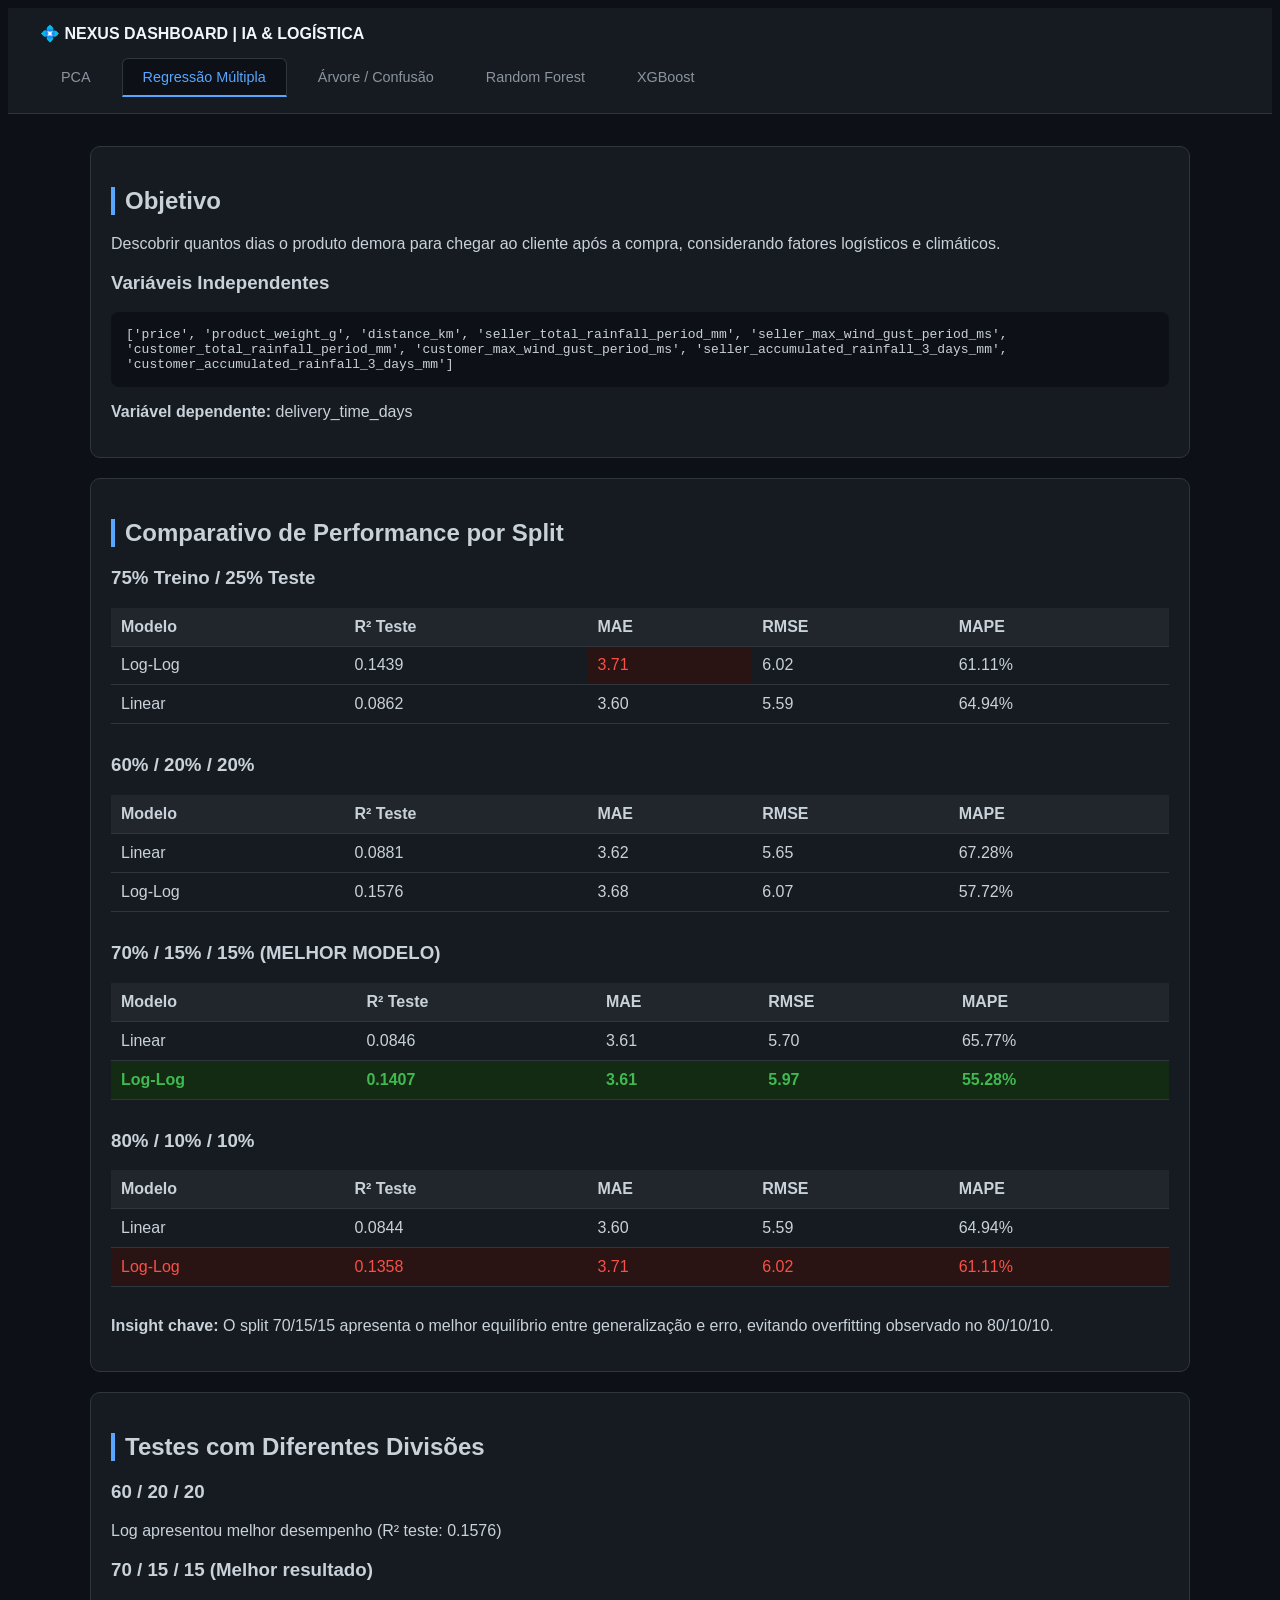
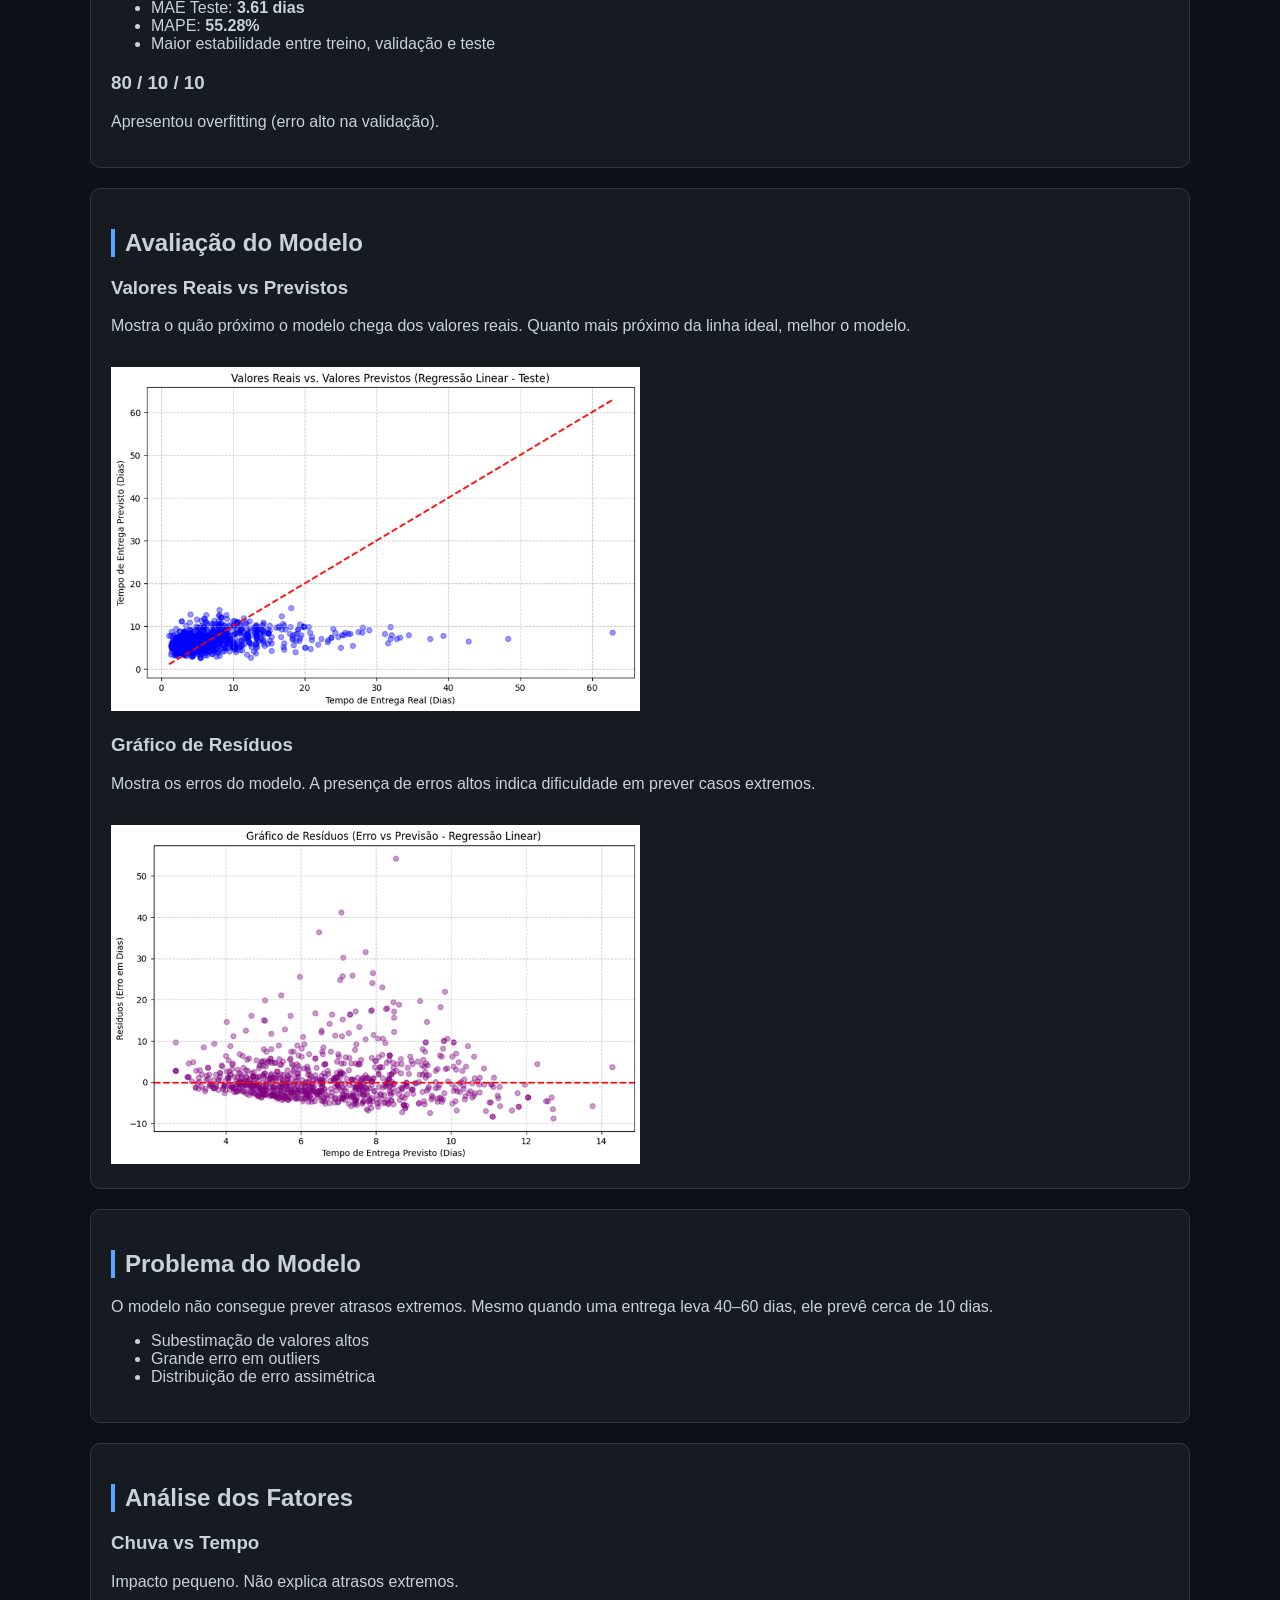
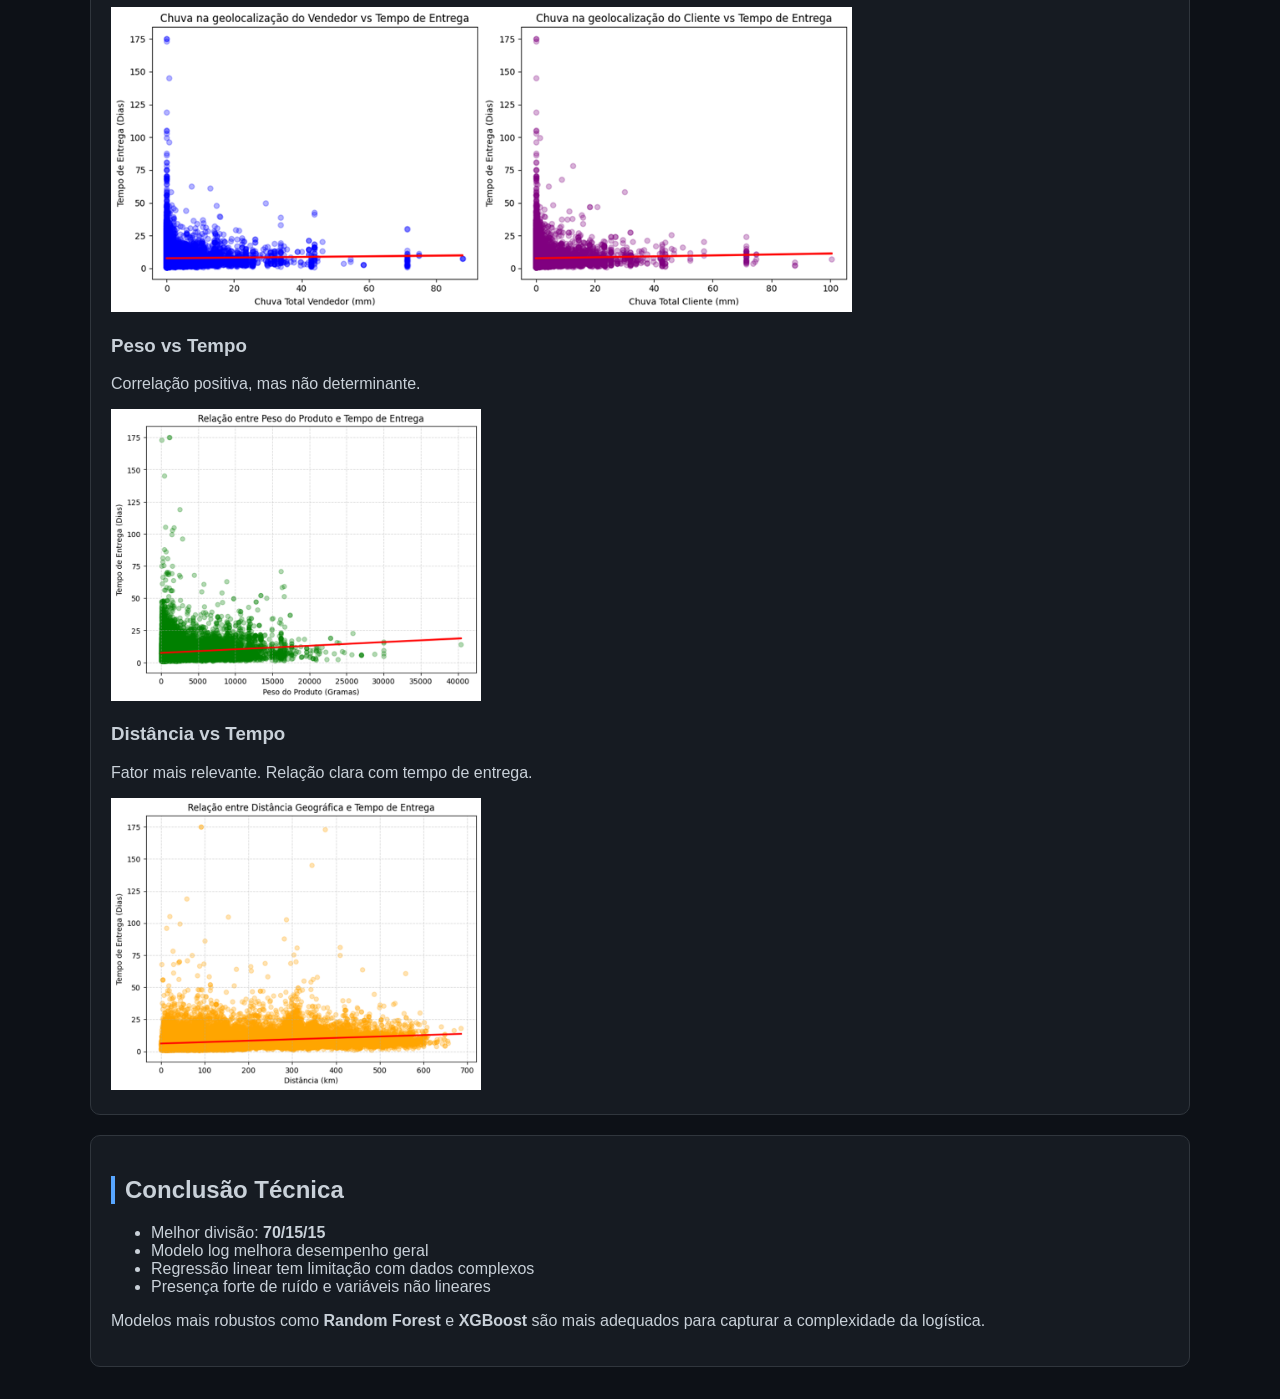
==== site-modelos/site-modelos.html @ bfc29b99 "add base do site para visualização dos modelos" ====
<!DOCTYPE html>
<html lang="pt-br">

<head>
    <meta charset="UTF-8">
    <meta name="viewport" content="width=device-width, initial-scale=1.0">
    <title>Nexus Dashboard - TCC IA</title>
    <style>
        :root {
            --bg-dark: #0d1117;
            --bg-card: #161b22;
            --border: #30363d;
            --text: #c9d1d9;
            --bright: #f0f6fc;
            --blue: #58a6ff;
            --green: #3fb950;
            --yellow: #d29922;
            --red: #f85149;
        }

        body {
            font-family: Arial;
            background: #0d1117;
            color: #c9d1d9;
        }

        .container {
            max-width: 1100px;
            margin: auto;
        }

        /* Navbar & Tabs */
        .navbar {
            background-color: var(--bg-card);
            border-bottom: 1px solid var(--border);
            padding: 1rem 2rem;
            position: sticky;
            top: 0;
            z-index: 100;
        }

        .nav-tabs {
            display: flex;
            gap: 10px;
            margin-top: 15px;
            overflow-x: auto;
        }

        .tab {
            padding: 10px 20px;
            text-decoration: none;
            color: #8b949e;
            border-radius: 6px 6px 0 0;
            font-size: 0.9rem;
            border: 1px solid transparent;
        }

        .tab.active {
            background-color: var(--bg-dark);
            color: var(--blue);
            border: 1px solid var(--border);
            border-bottom: 2px solid var(--blue);
        }

        .container {
            max-width: 1100px;
            margin: 2rem auto;
            padding: 0 1.5rem;
        }

        .card {
            background-color: var(--bg-card);
            border: 1px solid var(--border);
            border-radius: 12px;
            padding: 2rem;
            margin-bottom: 2rem;
        }

        .card #img1 {
            width: 70%;
        }

        .card #img2,
        .card #img3 {
            width: 35%;
        }

        .card #img-grafico-1,
        .card #img-grafico-2 {
            width: 50%;
            margin-top: 1rem;
        }

        h2 {
            border-left: 4px solid #58a6ff;
            padding-left: 10px;
        }

        .variable-box {
            background: #0d1117;
            padding: 15px;
            border-radius: 8px;
            font-family: monospace;
        }

        table {
            width: 100%;
            border-collapse: collapse;
            margin-bottom: 30px;
        }

        th,
        td {
            padding: 10px;
            border-bottom: 1px solid #30363d;
            text-align: left;
        }

        th {
            background: #21262d;
        }

        .best {
            background: #132a13;
            color: #3fb950;
            font-weight: bold;
        }

        .bad {
            background: #2a1313;
            color: #f85149;
        }

        .card {
            background: #161b22;
            padding: 20px;
            border-radius: 10px;
            margin: 20px 0;
        }
    </style>
</head>

<body>

    <nav class="navbar">
        <div style="font-weight: bold; color: var(--bright);">💠 NEXUS DASHBOARD | IA & LOGÍSTICA</div>
        <div class="nav-tabs">
            <a href="#" class="tab">PCA</a>
            <a href="#" class="tab active">Regressão Múltipla</a>
            <a href="#" class="tab">Árvore / Confusão</a>
            <a href="#" class="tab">Random Forest</a>
            <a href="#" class="tab">XGBoost</a>
        </div>
    </nav>

    <main class="container">

        <div class="card">
            <h2>Objetivo</h2>
            <p>Descobrir quantos dias o produto demora para chegar ao cliente após a compra, considerando fatores
                logísticos e climáticos.</p>

            <h3>Variáveis Independentes</h3>
            <div class="variable-box">
                ['price', 'product_weight_g', 'distance_km',
                'seller_total_rainfall_period_mm',
                'seller_max_wind_gust_period_ms',
                'customer_total_rainfall_period_mm',
                'customer_max_wind_gust_period_ms',
                'seller_accumulated_rainfall_3_days_mm',
                'customer_accumulated_rainfall_3_days_mm']
            </div>

            <p><strong>Variável dependente:</strong> delivery_time_days</p>
        </div>

        <div class="card">
            <h2>Comparativo de Performance por Split</h2>

            <h3>75% Treino / 25% Teste</h3>
            <table>
                <tr>
                    <th>Modelo</th>
                    <th>R² Teste</th>
                    <th>MAE</th>
                    <th>RMSE</th>
                    <th>MAPE</th>
                </tr>
                <tr>
                <tr>
                    <td>Log-Log</td>
                    <td>0.1439</td>
                    <td class="bad">3.71</td>
                    <td>6.02</td>
                    <td>61.11%</td>
                </tr>
                <td>Linear</td>
                <td>0.0862</td>
                <td>3.60</td>
                <td>5.59</td>
                <td>64.94%</td>
                </tr>
            </table>

            <h3>60% / 20% / 20%</h3>
            <table>
                <tr>
                    <th>Modelo</th>
                    <th>R² Teste</th>
                    <th>MAE</th>
                    <th>RMSE</th>
                    <th>MAPE</th>
                </tr>
                <tr>
                    <td>Linear</td>
                    <td>0.0881</td>
                    <td>3.62</td>
                    <td>5.65</td>
                    <td>67.28%</td>
                </tr>
                <tr>
                    <td>Log-Log</td>
                    <td>0.1576</td>
                    <td>3.68</td>
                    <td>6.07</td>
                    <td>57.72%</td>
                </tr>
            </table>

            <h3>70% / 15% / 15% (MELHOR MODELO)</h3>
            <table>
                <tr>
                    <th>Modelo</th>
                    <th>R² Teste</th>
                    <th>MAE</th>
                    <th>RMSE</th>
                    <th>MAPE</th>
                </tr>
                <tr>
                    <td>Linear</td>
                    <td>0.0846</td>
                    <td>3.61</td>
                    <td>5.70</td>
                    <td>65.77%</td>
                </tr>
                <tr class="best">
                    <td>Log-Log</td>
                    <td>0.1407</td>
                    <td>3.61</td>
                    <td>5.97</td>
                    <td>55.28%</td>
                </tr>
            </table>

            <h3>80% / 10% / 10%</h3>
            <table>
                <tr>
                    <th>Modelo</th>
                    <th>R² Teste</th>
                    <th>MAE</th>
                    <th>RMSE</th>
                    <th>MAPE</th>
                </tr>
                <tr>
                    <td>Linear</td>
                    <td>0.0844</td>
                    <td>3.60</td>
                    <td>5.59</td>
                    <td>64.94%</td>
                </tr>
                <tr class="bad">
                    <td>Log-Log</td>
                    <td>0.1358</td>
                    <td>3.71</td>
                    <td>6.02</td>
                    <td>61.11%</td>
                </tr>
            </table>

            <p><strong>Insight chave:</strong> O split 70/15/15 apresenta o melhor equilíbrio entre generalização e
                erro, evitando overfitting observado no 80/10/10.</p>

        </div>

        <div class="card">
            <h2>Testes com Diferentes Divisões</h2>

            <h3>60 / 20 / 20</h3>
            <p>Log apresentou melhor desempenho (R² teste: 0.1576)</p>

            <h3>70 / 15 / 15 (Melhor resultado)</h3>
            <ul>
                <li>MAE Teste: <strong>3.61 dias</strong></li>
                <li>MAPE: <strong>55.28%</strong></li>
                <li>Maior estabilidade entre treino, validação e teste</li>
            </ul>

            <h3>80 / 10 / 10</h3>
            <p>Apresentou overfitting (erro alto na validação).</p>
        </div>

        <div class="card">
            <h2>Avaliação do Modelo</h2>

            <h3>Valores Reais vs Previstos</h3>
            <p>Mostra o quão próximo o modelo chega dos valores reais. Quanto mais próximo da linha ideal, melhor o
                modelo.</p>
            <img id="img-grafico-1" src="imagens/regressao-linear/valores-reais-vs-valores-previstos.png" class="project-img">

            <h3>Gráfico de Resíduos</h3>
            <p>Mostra os erros do modelo. A presença de erros altos indica dificuldade em prever casos extremos.</p>
            <img id="img-grafico-2" src="imagens/regressao-linear/residuos.png" class="project-img">
        </div>

        <div class="card">
            <h2>Problema do Modelo</h2>
            <p>
                O modelo não consegue prever atrasos extremos.
                Mesmo quando uma entrega leva 40–60 dias, ele prevê cerca de 10 dias.
            </p>

            <ul>
                <li>Subestimação de valores altos</li>
                <li>Grande erro em outliers</li>
                <li>Distribuição de erro assimétrica</li>
            </ul>
        </div>

        <div class="card">
            <h2>Análise dos Fatores</h2>

            <h3>Chuva vs Tempo</h3>
            <p>Impacto pequeno. Não explica atrasos extremos.</p>
            <img id="img1" src="imagens/regressao-linear/chuva.png" class="project-img">

            <h3>Peso vs Tempo</h3>
            <p>Correlação positiva, mas não determinante.</p>
            <img id="img2" src="imagens/regressao-linear/peso.png" class="project-img">

            <h3>Distância vs Tempo</h3>
            <p>Fator mais relevante. Relação clara com tempo de entrega.</p>
            <img id="img3" src="imagens/regressao-linear/distancia.png" class="project-img">
        </div>

        <div class="card">
            <h2>Conclusão Técnica</h2>
            <ul>
                <li>Melhor divisão: <strong>70/15/15</strong></li>
                <li>Modelo log melhora desempenho geral</li>
                <li>Regressão linear tem limitação com dados complexos</li>
                <li>Presença forte de ruído e variáveis não lineares</li>
            </ul>

            <p>
                Modelos mais robustos como <strong>Random Forest</strong> e <strong>XGBoost</strong>
                são mais adequados para capturar a complexidade da logística.
            </p>
        </div>

    </main>

</body>

</html>
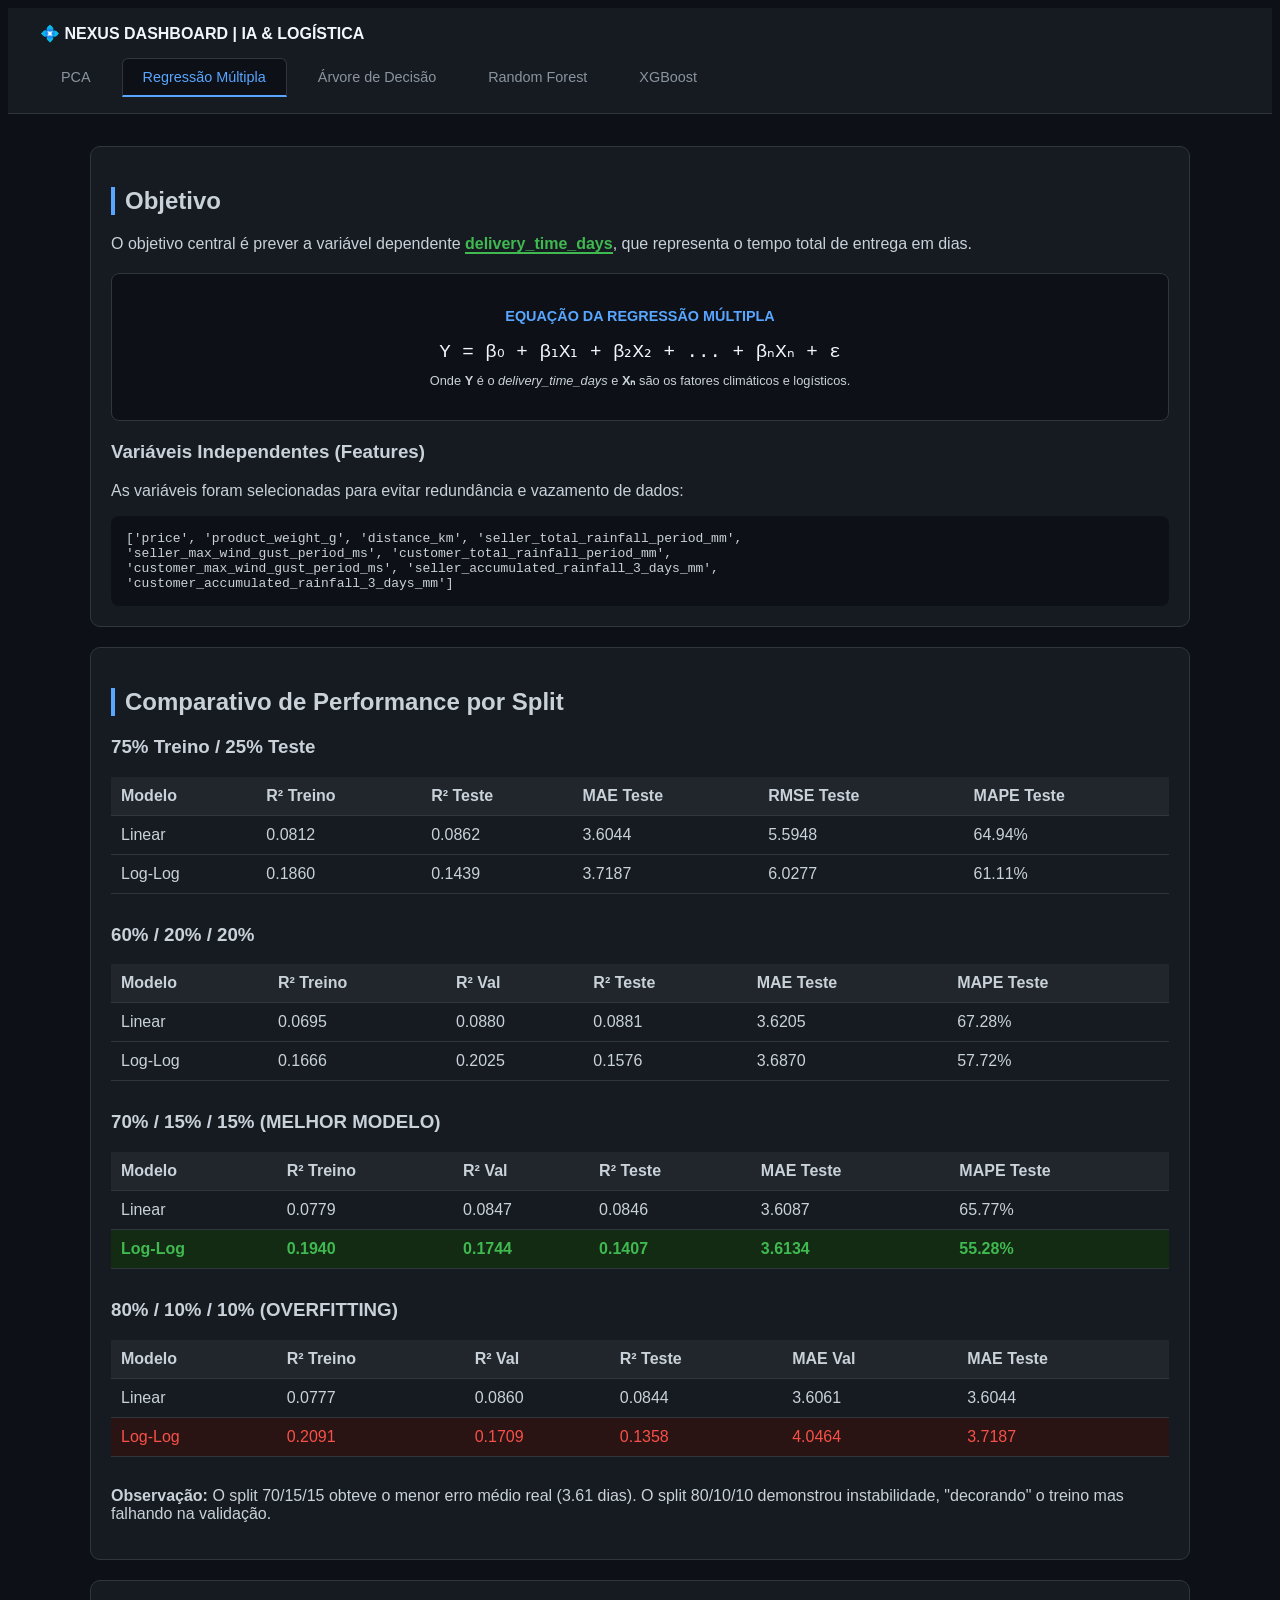
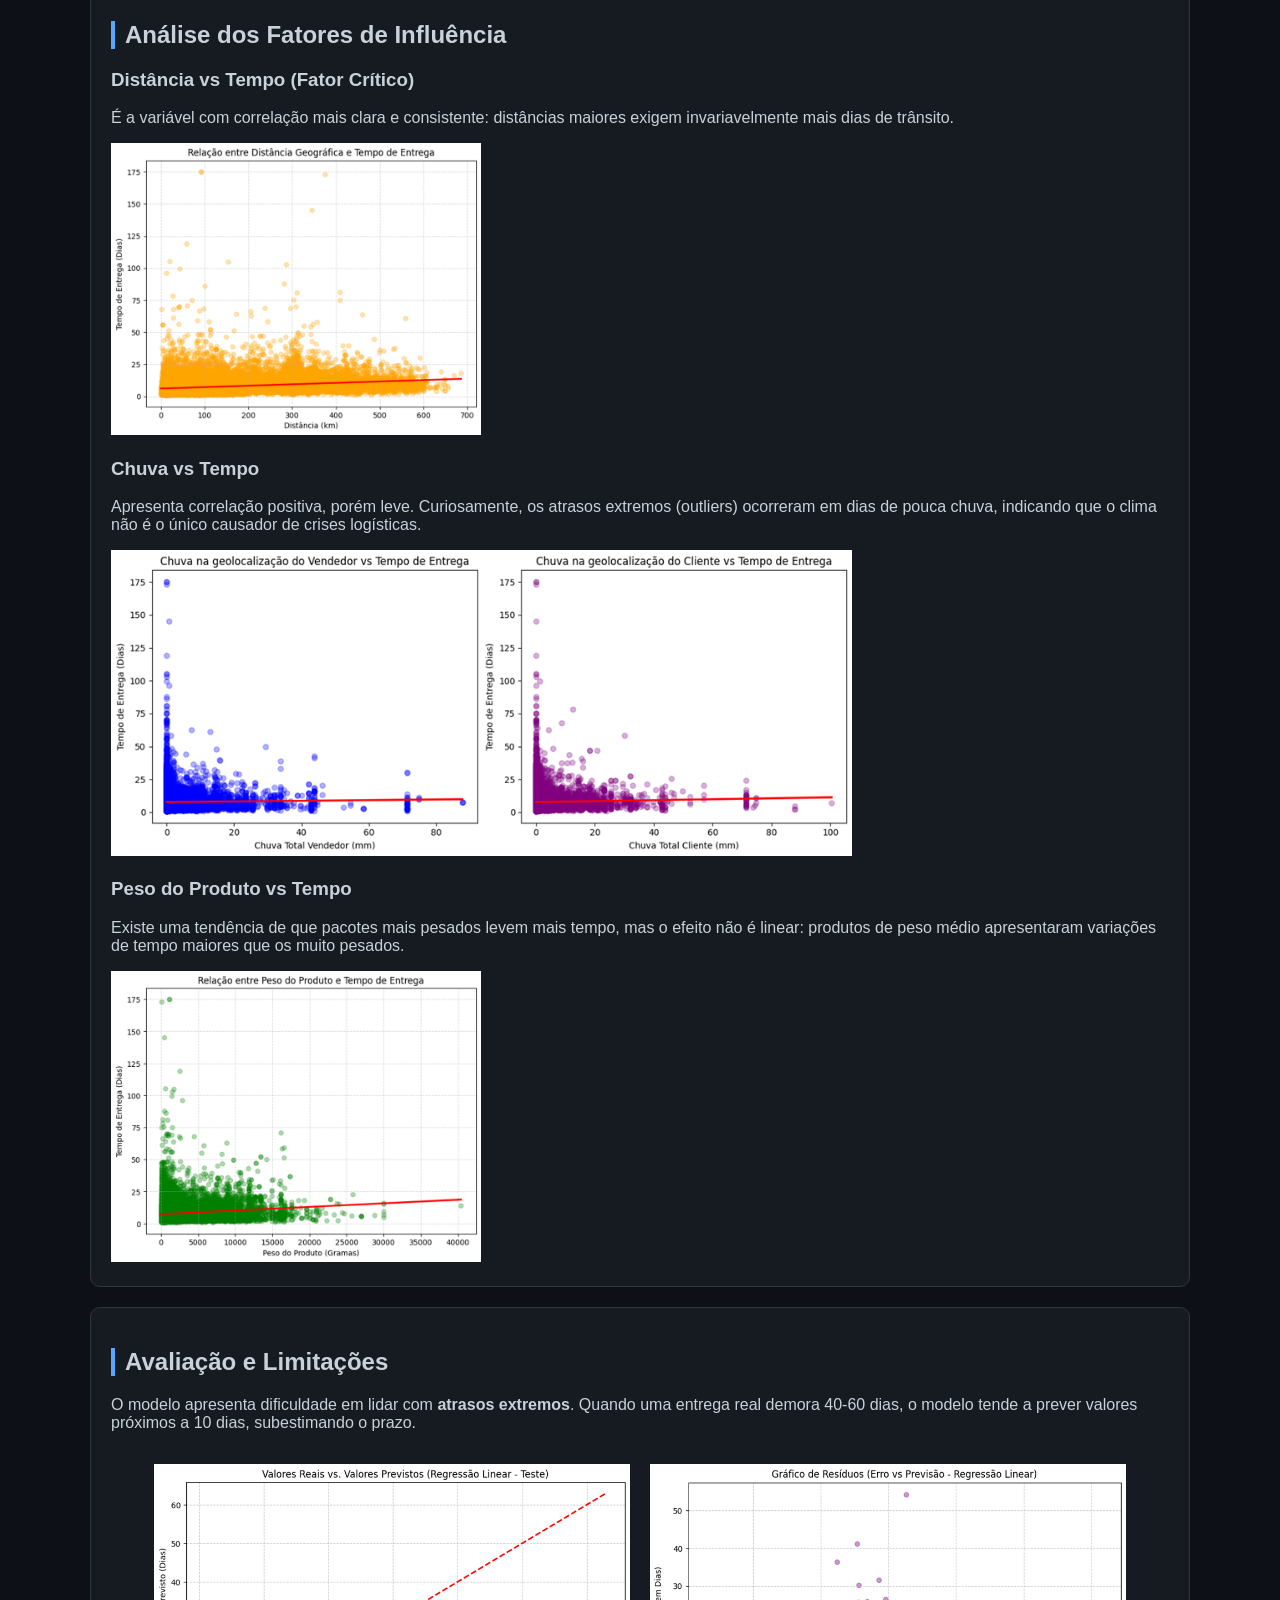
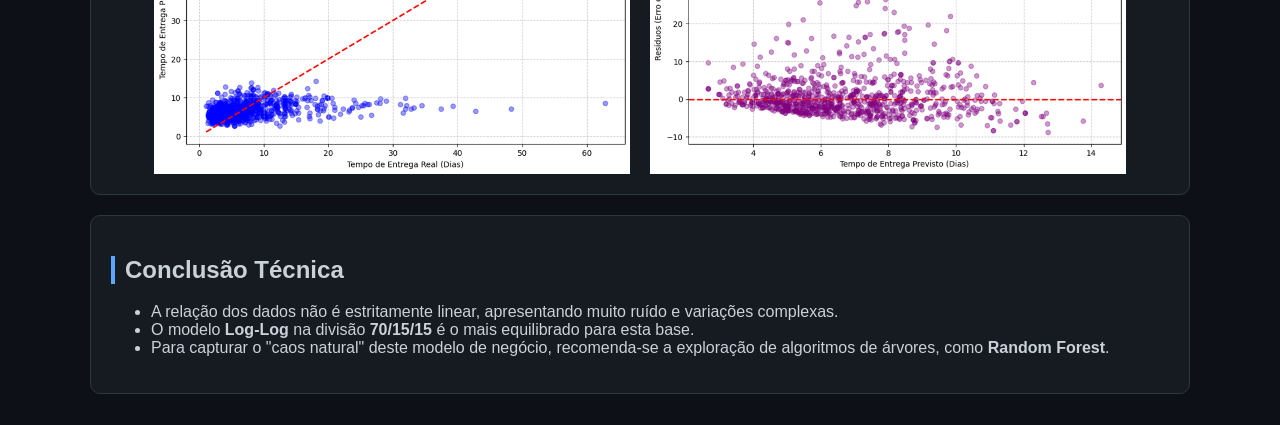
==== commit e45aceda: "update site" ====
--- a/site-modelos/site-modelos.html
+++ b/site-modelos/site-modelos.html
@@ -147,7 +147,7 @@
         <div class="nav-tabs">
             <a href="#" class="tab">PCA</a>
             <a href="#" class="tab active">Regressão Múltipla</a>
-            <a href="#" class="tab">Árvore / Confusão</a>
+            <a href="#" class="tab">Árvore de Decisão</a>
             <a href="#" class="tab">Random Forest</a>
             <a href="#" class="tab">XGBoost</a>
         </div>
@@ -155,209 +155,186 @@
 
     <main class="container">
 
-        <div class="card">
-            <h2>Objetivo</h2>
-            <p>Descobrir quantos dias o produto demora para chegar ao cliente após a compra, considerando fatores
-                logísticos e climáticos.</p>
-
-            <h3>Variáveis Independentes</h3>
-            <div class="variable-box">
-                ['price', 'product_weight_g', 'distance_km',
-                'seller_total_rainfall_period_mm',
-                'seller_max_wind_gust_period_ms',
-                'customer_total_rainfall_period_mm',
-                'customer_max_wind_gust_period_ms',
-                'seller_accumulated_rainfall_3_days_mm',
-                'customer_accumulated_rainfall_3_days_mm']
-            </div>
-
-            <p><strong>Variável dependente:</strong> delivery_time_days</p>
-        </div>
-
-        <div class="card">
-            <h2>Comparativo de Performance por Split</h2>
-
-            <h3>75% Treino / 25% Teste</h3>
-            <table>
-                <tr>
-                    <th>Modelo</th>
-                    <th>R² Teste</th>
-                    <th>MAE</th>
-                    <th>RMSE</th>
-                    <th>MAPE</th>
-                </tr>
-                <tr>
-                <tr>
-                    <td>Log-Log</td>
-                    <td>0.1439</td>
-                    <td class="bad">3.71</td>
-                    <td>6.02</td>
-                    <td>61.11%</td>
-                </tr>
-                <td>Linear</td>
-                <td>0.0862</td>
-                <td>3.60</td>
-                <td>5.59</td>
-                <td>64.94%</td>
-                </tr>
-            </table>
-
-            <h3>60% / 20% / 20%</h3>
-            <table>
-                <tr>
-                    <th>Modelo</th>
-                    <th>R² Teste</th>
-                    <th>MAE</th>
-                    <th>RMSE</th>
-                    <th>MAPE</th>
-                </tr>
-                <tr>
-                    <td>Linear</td>
-                    <td>0.0881</td>
-                    <td>3.62</td>
-                    <td>5.65</td>
-                    <td>67.28%</td>
-                </tr>
-                <tr>
-                    <td>Log-Log</td>
-                    <td>0.1576</td>
-                    <td>3.68</td>
-                    <td>6.07</td>
-                    <td>57.72%</td>
-                </tr>
-            </table>
-
-            <h3>70% / 15% / 15% (MELHOR MODELO)</h3>
-            <table>
-                <tr>
-                    <th>Modelo</th>
-                    <th>R² Teste</th>
-                    <th>MAE</th>
-                    <th>RMSE</th>
-                    <th>MAPE</th>
-                </tr>
-                <tr>
-                    <td>Linear</td>
-                    <td>0.0846</td>
-                    <td>3.61</td>
-                    <td>5.70</td>
-                    <td>65.77%</td>
-                </tr>
-                <tr class="best">
-                    <td>Log-Log</td>
-                    <td>0.1407</td>
-                    <td>3.61</td>
-                    <td>5.97</td>
-                    <td>55.28%</td>
-                </tr>
-            </table>
-
-            <h3>80% / 10% / 10%</h3>
-            <table>
-                <tr>
-                    <th>Modelo</th>
-                    <th>R² Teste</th>
-                    <th>MAE</th>
-                    <th>RMSE</th>
-                    <th>MAPE</th>
-                </tr>
-                <tr>
-                    <td>Linear</td>
-                    <td>0.0844</td>
-                    <td>3.60</td>
-                    <td>5.59</td>
-                    <td>64.94%</td>
-                </tr>
-                <tr class="bad">
-                    <td>Log-Log</td>
-                    <td>0.1358</td>
-                    <td>3.71</td>
-                    <td>6.02</td>
-                    <td>61.11%</td>
-                </tr>
-            </table>
-
-            <p><strong>Insight chave:</strong> O split 70/15/15 apresenta o melhor equilíbrio entre generalização e
-                erro, evitando overfitting observado no 80/10/10.</p>
-
-        </div>
-
-        <div class="card">
-            <h2>Testes com Diferentes Divisões</h2>
-
-            <h3>60 / 20 / 20</h3>
-            <p>Log apresentou melhor desempenho (R² teste: 0.1576)</p>
-
-            <h3>70 / 15 / 15 (Melhor resultado)</h3>
-            <ul>
-                <li>MAE Teste: <strong>3.61 dias</strong></li>
-                <li>MAPE: <strong>55.28%</strong></li>
-                <li>Maior estabilidade entre treino, validação e teste</li>
-            </ul>
-
-            <h3>80 / 10 / 10</h3>
-            <p>Apresentou overfitting (erro alto na validação).</p>
-        </div>
-
-        <div class="card">
-            <h2>Avaliação do Modelo</h2>
-
-            <h3>Valores Reais vs Previstos</h3>
-            <p>Mostra o quão próximo o modelo chega dos valores reais. Quanto mais próximo da linha ideal, melhor o
-                modelo.</p>
-            <img id="img-grafico-1" src="imagens/regressao-linear/valores-reais-vs-valores-previstos.png" class="project-img">
-
-            <h3>Gráfico de Resíduos</h3>
-            <p>Mostra os erros do modelo. A presença de erros altos indica dificuldade em prever casos extremos.</p>
-            <img id="img-grafico-2" src="imagens/regressao-linear/residuos.png" class="project-img">
-        </div>
-
-        <div class="card">
-            <h2>Problema do Modelo</h2>
-            <p>
-                O modelo não consegue prever atrasos extremos.
-                Mesmo quando uma entrega leva 40–60 dias, ele prevê cerca de 10 dias.
-            </p>
-
-            <ul>
-                <li>Subestimação de valores altos</li>
-                <li>Grande erro em outliers</li>
-                <li>Distribuição de erro assimétrica</li>
-            </ul>
-        </div>
-
-        <div class="card">
-            <h2>Análise dos Fatores</h2>
-
-            <h3>Chuva vs Tempo</h3>
-            <p>Impacto pequeno. Não explica atrasos extremos.</p>
-            <img id="img1" src="imagens/regressao-linear/chuva.png" class="project-img">
-
-            <h3>Peso vs Tempo</h3>
-            <p>Correlação positiva, mas não determinante.</p>
-            <img id="img2" src="imagens/regressao-linear/peso.png" class="project-img">
-
-            <h3>Distância vs Tempo</h3>
-            <p>Fator mais relevante. Relação clara com tempo de entrega.</p>
-            <img id="img3" src="imagens/regressao-linear/distancia.png" class="project-img">
-        </div>
-
-        <div class="card">
-            <h2>Conclusão Técnica</h2>
-            <ul>
-                <li>Melhor divisão: <strong>70/15/15</strong></li>
-                <li>Modelo log melhora desempenho geral</li>
-                <li>Regressão linear tem limitação com dados complexos</li>
-                <li>Presença forte de ruído e variáveis não lineares</li>
-            </ul>
-
-            <p>
-                Modelos mais robustos como <strong>Random Forest</strong> e <strong>XGBoost</strong>
-                são mais adequados para capturar a complexidade da logística.
+    <div class="card">
+        <h2>Objetivo</h2>
+        <p>
+            O objetivo central é prever a variável dependente
+            <strong style="color: var(--green); border-bottom: 2px solid var(--green);">delivery_time_days</strong>,
+            que representa o tempo total de entrega em dias.
+        </p>
+
+        <div style="background: #0d1117; padding: 20px; border-radius: 8px; text-align: center; margin: 20px 0; border: 1px solid var(--border);">
+            <h3 style="font-size: 0.9rem; color: var(--blue); text-transform: uppercase;">Equação da Regressão Múltipla</h3>
+            <code style="font-size: 1.2rem; color: var(--bright);">
+                Y = β₀ + β₁X₁ + β₂X₂ + ... + βₙXₙ + ε
+            </code>
+            <p style="font-size: 0.8rem; color: var(--text); margin-top: 10px;">
+                Onde <strong>Y</strong> é o <em>delivery_time_days</em> e <strong>Xₙ</strong> são os fatores climáticos e logísticos.
             </p>
         </div>
 
-    </main>
+        <h3>Variáveis Independentes (Features)</h3>
+        <p>As variáveis foram selecionadas para evitar redundância e vazamento de dados:</p>
+        <div class="variable-box">
+            ['price', 'product_weight_g', 'distance_km', 'seller_total_rainfall_period_mm', <br>
+            'seller_max_wind_gust_period_ms', 'customer_total_rainfall_period_mm', <br>
+            'customer_max_wind_gust_period_ms', 'seller_accumulated_rainfall_3_days_mm', <br>
+            'customer_accumulated_rainfall_3_days_mm']
+        </div>
+    </div>
+
+    <div class="card">
+        <h2>Comparativo de Performance por Split</h2>
+
+        <h3>75% Treino / 25% Teste</h3>
+        <table>
+            <tr>
+                <th>Modelo</th>
+                <th>R² Treino</th>
+                <th>R² Teste</th>
+                <th>MAE Teste</th>
+                <th>RMSE Teste</th>
+                <th>MAPE Teste</th>
+            </tr>
+            <tr>
+                <td>Linear</td>
+                <td>0.0812</td>
+                <td>0.0862</td>
+                <td>3.6044</td>
+                <td>5.5948</td>
+                <td>64.94%</td>
+            </tr>
+            <tr>
+                <td>Log-Log</td>
+                <td>0.1860</td>
+                <td>0.1439</td>
+                <td>3.7187</td>
+                <td>6.0277</td>
+                <td>61.11%</td>
+            </tr>
+        </table>
+
+        <h3>60% / 20% / 20%</h3>
+        <table>
+            <tr>
+                <th>Modelo</th>
+                <th>R² Treino</th>
+                <th>R² Val</th>
+                <th>R² Teste</th>
+                <th>MAE Teste</th>
+                <th>MAPE Teste</th>
+            </tr>
+            <tr>
+                <td>Linear</td>
+                <td>0.0695</td>
+                <td>0.0880</td>
+                <td>0.0881</td>
+                <td>3.6205</td>
+                <td>67.28%</td>
+            </tr>
+            <tr>
+                <td>Log-Log</td>
+                <td>0.1666</td>
+                <td>0.2025</td>
+                <td>0.1576</td>
+                <td>3.6870</td>
+                <td>57.72%</td>
+            </tr>
+        </table>
+
+        <h3>70% / 15% / 15% (MELHOR MODELO)</h3>
+        <table>
+            <tr>
+                <th>Modelo</th>
+                <th>R² Treino</th>
+                <th>R² Val</th>
+                <th>R² Teste</th>
+                <th>MAE Teste</th>
+                <th>MAPE Teste</th>
+            </tr>
+            <tr>
+                <td>Linear</td>
+                <td>0.0779</td>
+                <td>0.0847</td>
+                <td>0.0846</td>
+                <td>3.6087</td>
+                <td>65.77%</td>
+            </tr>
+            <tr class="best">
+                <td>Log-Log</td>
+                <td>0.1940</td>
+                <td>0.1744</td>
+                <td>0.1407</td>
+                <td>3.6134</td>
+                <td>55.28%</td>
+            </tr>
+        </table>
+
+        <h3>80% / 10% / 10% (OVERFITTING)</h3>
+        <table>
+            <tr>
+                <th>Modelo</th>
+                <th>R² Treino</th>
+                <th>R² Val</th>
+                <th>R² Teste</th>
+                <th>MAE Val</th>
+                <th>MAE Teste</th>
+            </tr>
+            <tr>
+                <td>Linear</td>
+                <td>0.0777</td>
+                <td>0.0860</td>
+                <td>0.0844</td>
+                <td>3.6061</td>
+                <td>3.6044</td>
+            </tr>
+            <tr class="bad">
+                <td>Log-Log</td>
+                <td>0.2091</td>
+                <td>0.1709</td>
+                <td>0.1358</td>
+                <td style="color: var(--red);">4.0464</td>
+                <td>3.7187</td>
+            </tr>
+        </table>
+        <p><strong>Observação:</strong> O split 70/15/15 obteve o menor erro médio real (3.61 dias). O split 80/10/10 demonstrou instabilidade, "decorando" o treino mas falhando na validação.</p>
+    </div>
+
+    <div class="card">
+        <h2>Análise dos Fatores de Influência</h2>
+        
+        <h3>Distância vs Tempo (Fator Crítico)</h3>
+        <p>É a variável com correlação mais clara e consistente: distâncias maiores exigem invariavelmente mais dias de trânsito.</p>
+        <img id="img3" src="imagens/regressao-linear/distancia.png" class="project-img" alt="Gráfico de Distância">
+
+        <h3>Chuva vs Tempo</h3>
+        <p>Apresenta correlação positiva, porém leve. Curiosamente, os atrasos extremos (outliers) ocorreram em dias de pouca chuva, indicando que o clima não é o único causador de crises logísticas.</p>
+        <img id="img1" src="imagens/regressao-linear/chuva.png" class="project-img" alt="Gráfico de Chuva">
+
+        <h3>Peso do Produto vs Tempo</h3>
+        <p>Existe uma tendência de que pacotes mais pesados levem mais tempo, mas o efeito não é linear: produtos de peso médio apresentaram variações de tempo maiores que os muito pesados.</p>
+        <img id="img2" src="imagens/regressao-linear/peso.png" class="project-img" alt="Gráfico de Peso">
+    </div>
+
+    <div class="card">
+        <h2>Avaliação e Limitações</h2>
+        <p>O modelo apresenta dificuldade em lidar com <strong>atrasos extremos</strong>. Quando uma entrega real demora 40-60 dias, o modelo tende a prever valores próximos a 10 dias, subestimando o prazo.</p>
+        <div style="display: flex; gap: 20px; flex-wrap: wrap; justify-content: center;">
+            <img id="img-grafico-1" src="imagens/regressao-linear/valores-reais-vs-valores-previstos.png" style="width: 45%;">
+            <img id="img-grafico-2" src="imagens/regressao-linear/residuos.png" style="width: 45%;">
+        </div>
+    </div>
+
+    <div class="card">
+        <h2>Conclusão Técnica</h2>
+        <ul>
+            <li>A relação dos dados não é estritamente linear, apresentando muito ruído e variações complexas.</li>
+            <li>O modelo <strong>Log-Log</strong> na divisão <strong>70/15/15</strong> é o mais equilibrado para esta base.</li>
+            <li>Para capturar o "caos natural" deste modelo de negócio, recomenda-se a exploração de algoritmos de árvores, como <strong>Random Forest</strong>.</li>
+        </ul>
+    </div>
+
+</main>
 
 </body>
 
